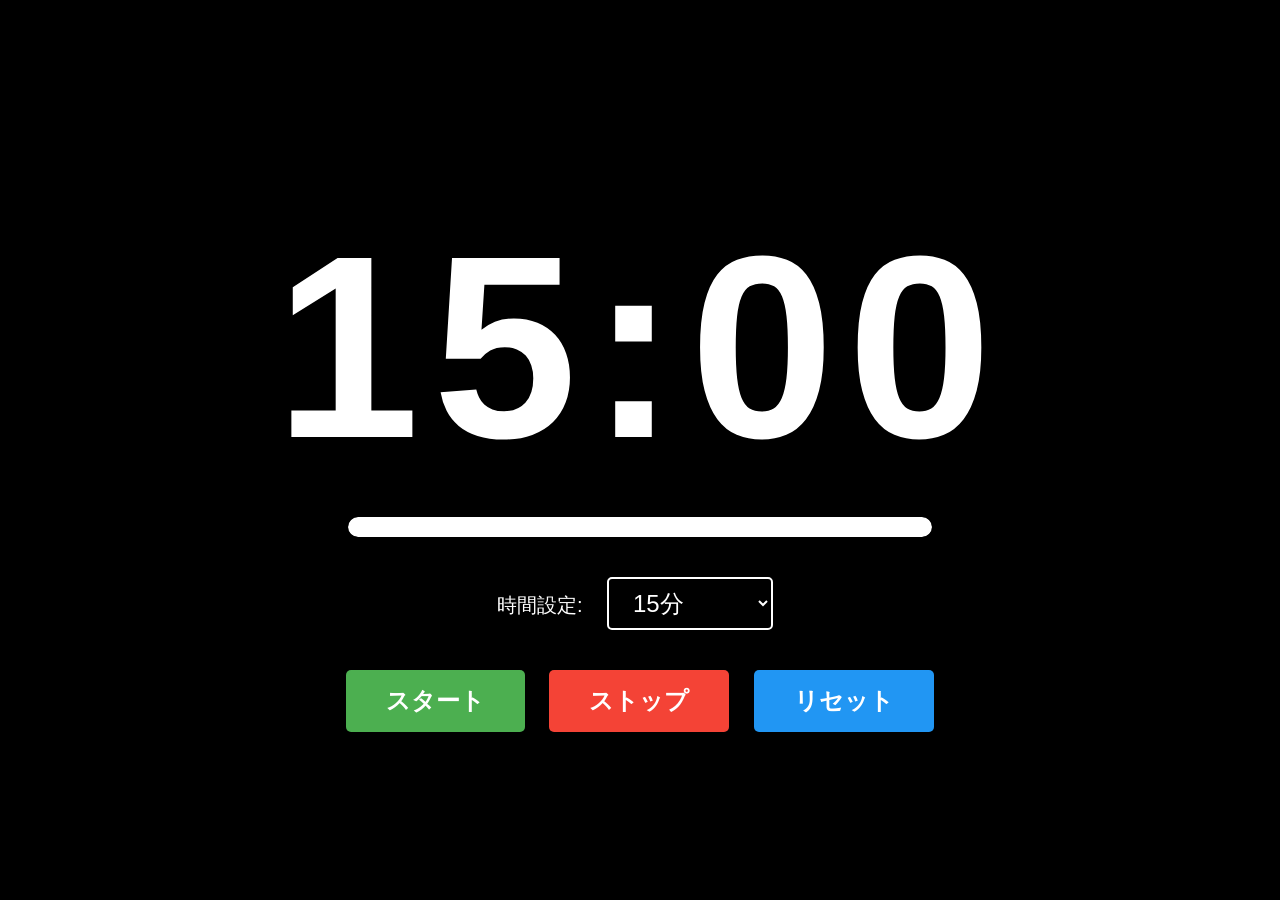
==== app.html @ acca85e9 "リセット時の確認ダイアログ追加" ====
<!DOCTYPE html>
<html lang="ja">
<head>
  <meta charset="UTF-8">
  <meta name="viewport" content="width=device-width, initial-scale=1.0">
  <title>カウントダウンタイマー</title>
  <style>
    * {
      margin: 0;
      padding: 0;
      box-sizing: border-box;
    }
    body {
      font-family: 'Arial', sans-serif;
      display: flex;
      justify-content: center;
      align-items: center;
      min-height: 100vh;
      background-color: #000;
      color: #fff;
      transition: background-color 0.3s;
    }
    body.overtime {
      background-color: #8b0000;
    }
    .container {
      text-align: center;
      padding: 20px;
    }
    .display {
      font-size: 260px;
      font-weight: bold;
      margin: 40px 0 20px 0;
      font-variant-numeric: tabular-nums;
      letter-spacing: 0.05em;
    }
    .progress-container {
      width: 80%;
      max-width: 600px;
      height: 20px;
      background-color: #333;
      border-radius: 10px;
      margin: 0 auto 40px auto;
      overflow: hidden;
      opacity: 1;
      transition: opacity 0.3s;
    }
    .progress-container.hidden {
      opacity: 0;
    }
    .progress-bar {
      height: 100%;
      background-color: #fff;
      width: 100%;
      transition: width 0.3s linear;
      border-radius: 10px;
    }
    .controls {
      margin: 30px 0;
    }
    select {
      font-size: 24px;
      padding: 10px 20px;
      margin: 0 10px;
      border: 2px solid #fff;
      background-color: transparent;
      color: #fff;
      border-radius: 5px;
      cursor: pointer;
    }
    select:focus {
      outline: none;
      border-color: #4a9eff;
    }
    select option {
      background-color: #fff;
      color: #000;
    }
    button {
      font-size: 24px;
      padding: 15px 40px;
      margin: 10px;
      border: none;
      border-radius: 5px;
      cursor: pointer;
      font-weight: bold;
      transition: all 0.2s;
    }
    .start-btn {
      background-color: #4CAF50;
      color: white;
    }
    .start-btn:hover {
      background-color: #45a049;
    }
    .start-btn:disabled {
      background-color: #666;
      cursor: not-allowed;
    }
    .stop-btn {
      background-color: #f44336;
      color: white;
    }
    .stop-btn:hover {
      background-color: #da190b;
    }
    .reset-btn {
      background-color: #2196F3;
      color: white;
    }
    .reset-btn:hover {
      background-color: #0b7dda;
    }
    label {
      font-size: 20px;
      margin-right: 10px;
    }
  </style>
</head>
<body>
  <div class="container">
    <div class="display" id="display">00:00</div>
    <div class="progress-container" id="progressContainer">
      <div class="progress-bar" id="progressBar"></div>
    </div>
    <div class="controls">
      <label for="minutes">時間設定:</label>
      <select id="minutes">
        <option value="0.5">30秒</option>
        <option value="1">1分</option>
        <option value="1.5">1分30秒</option>
        <option value="2">2分</option>
        <option value="2.5">2分30秒</option>
        <option value="3">3分</option>
        <option value="3.5">3分30秒</option>
        <option value="4">4分</option>
        <option value="4.5">4分30秒</option>
        <option value="5">5分</option>
        <option value="5.5">5分30秒</option>
        <option value="6">6分</option>
        <option value="6.5">6分30秒</option>
        <option value="7">7分</option>
        <option value="7.5">7分30秒</option>
        <option value="8">8分</option>
        <option value="8.5">8分30秒</option>
        <option value="9">9分</option>
        <option value="9.5">9分30秒</option>
        <option value="10">10分</option>
        <option value="10.5">10分30秒</option>
        <option value="11">11分</option>
        <option value="11.5">11分30秒</option>
        <option value="12">12分</option>
        <option value="12.5">12分30秒</option>
        <option value="13">13分</option>
        <option value="13.5">13分30秒</option>
        <option value="14">14分</option>
        <option value="14.5">14分30秒</option>
        <option value="15" selected>15分</option>
        <option value="15.5">15分30秒</option>
        <option value="16">16分</option>
        <option value="16.5">16分30秒</option>
        <option value="17">17分</option>
        <option value="17.5">17分30秒</option>
        <option value="18">18分</option>
        <option value="18.5">18分30秒</option>
        <option value="19">19分</option>
        <option value="19.5">19分30秒</option>
        <option value="20">20分</option>
        <option value="20.5">20分30秒</option>
        <option value="21">21分</option>
        <option value="21.5">21分30秒</option>
        <option value="22">22分</option>
        <option value="22.5">22分30秒</option>
        <option value="23">23分</option>
        <option value="23.5">23分30秒</option>
        <option value="24">24分</option>
        <option value="24.5">24分30秒</option>
        <option value="25">25分</option>
      </select>
    </div>
    <div>
      <button class="start-btn" id="startBtn">スタート</button>
      <button class="stop-btn" id="stopBtn">ストップ</button>
      <button class="reset-btn" id="resetBtn">リセット</button>
    </div>
  </div>

  <script>
    let remainingSeconds = 0;
    let totalSeconds = 0;
    let intervalId = null;
    let isRunning = false;

    const display = document.getElementById('display');
    const progressContainer = document.getElementById('progressContainer');
    const progressBar = document.getElementById('progressBar');
    const minutesSelect = document.getElementById('minutes');
    const startBtn = document.getElementById('startBtn');
    const stopBtn = document.getElementById('stopBtn');
    const resetBtn = document.getElementById('resetBtn');

    function formatTime(seconds) {
      const isNegative = seconds < 0;
      const absSeconds = Math.abs(seconds);
      const mins = Math.floor(absSeconds / 60);
      const secs = absSeconds % 60;
      const formatted = `${String(mins).padStart(2, '0')}:${String(secs).padStart(2, '0')}`;
      return isNegative ? '-' + formatted : formatted;
    }

    function updateDisplay() {
      display.textContent = formatTime(remainingSeconds);
      
      if (remainingSeconds < 0) {
        document.body.classList.add('overtime');
        progressContainer.classList.add('hidden');
      } else {
        document.body.classList.remove('overtime');
        progressContainer.classList.remove('hidden');
        const percentage = (remainingSeconds / totalSeconds) * 100;
        progressBar.style.width = percentage + '%';
      }
    }

    function startTimer() {
      if (isRunning) return;
      
      if (remainingSeconds === 0 || remainingSeconds === totalSeconds) {
        totalSeconds = Math.floor(parseFloat(minutesSelect.value) * 60);
        remainingSeconds = totalSeconds;
      }
      
      isRunning = true;
      startBtn.disabled = true;
      
      intervalId = setInterval(() => {
        remainingSeconds--;
        updateDisplay();
      }, 1000);
    }

    function stopTimer() {
      if (!isRunning) return;
      
      isRunning = false;
      startBtn.disabled = false;
      clearInterval(intervalId);
    }

    function resetTimer() {
      if (!confirm('タイマーをリセットしてもよろしいですか？')) {
        return;
      }
      stopTimer();
      totalSeconds = Math.floor(parseFloat(minutesSelect.value) * 60);
      remainingSeconds = totalSeconds;
      updateDisplay();
    }

    startBtn.addEventListener('click', startTimer);
    stopBtn.addEventListener('click', stopTimer);
    resetBtn.addEventListener('click', resetTimer);
    
    minutesSelect.addEventListener('change', () => {
      if (!isRunning) {
        totalSeconds = Math.floor(parseFloat(minutesSelect.value) * 60);
        remainingSeconds = totalSeconds;
        updateDisplay();
      }
    });

    // 初期表示
    totalSeconds = Math.floor(parseFloat(minutesSelect.value) * 60);
    remainingSeconds = totalSeconds;
    updateDisplay();
  </script>
</body>
</html>
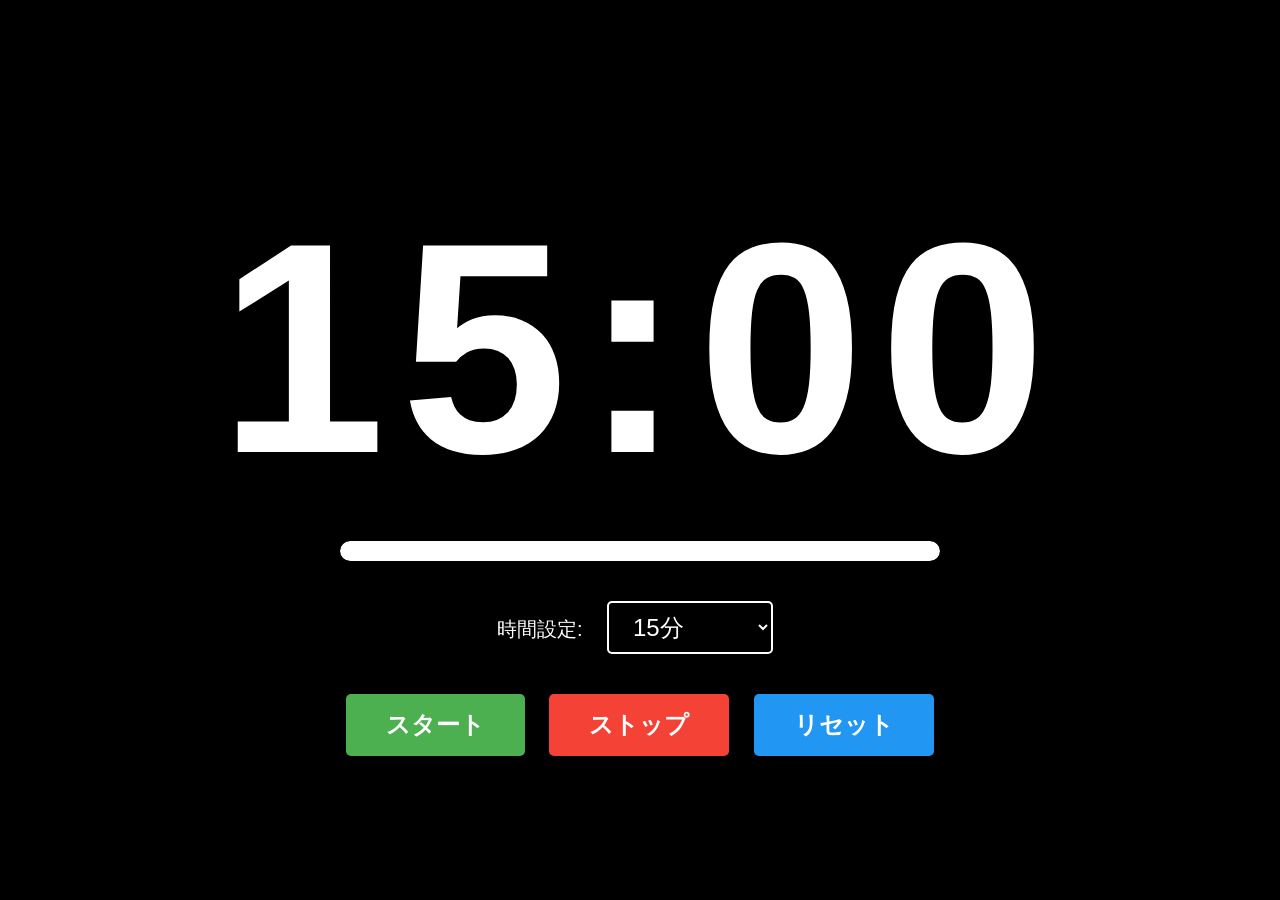
==== commit 28bfbb99: "フォントサイズ300px" ====
--- a/app.html
+++ b/app.html
@@ -28,7 +28,7 @@
       padding: 20px;
     }
     .display {
-      font-size: 260px;
+      font-size: 300px;
       font-weight: bold;
       margin: 40px 0 20px 0;
       font-variant-numeric: tabular-nums;
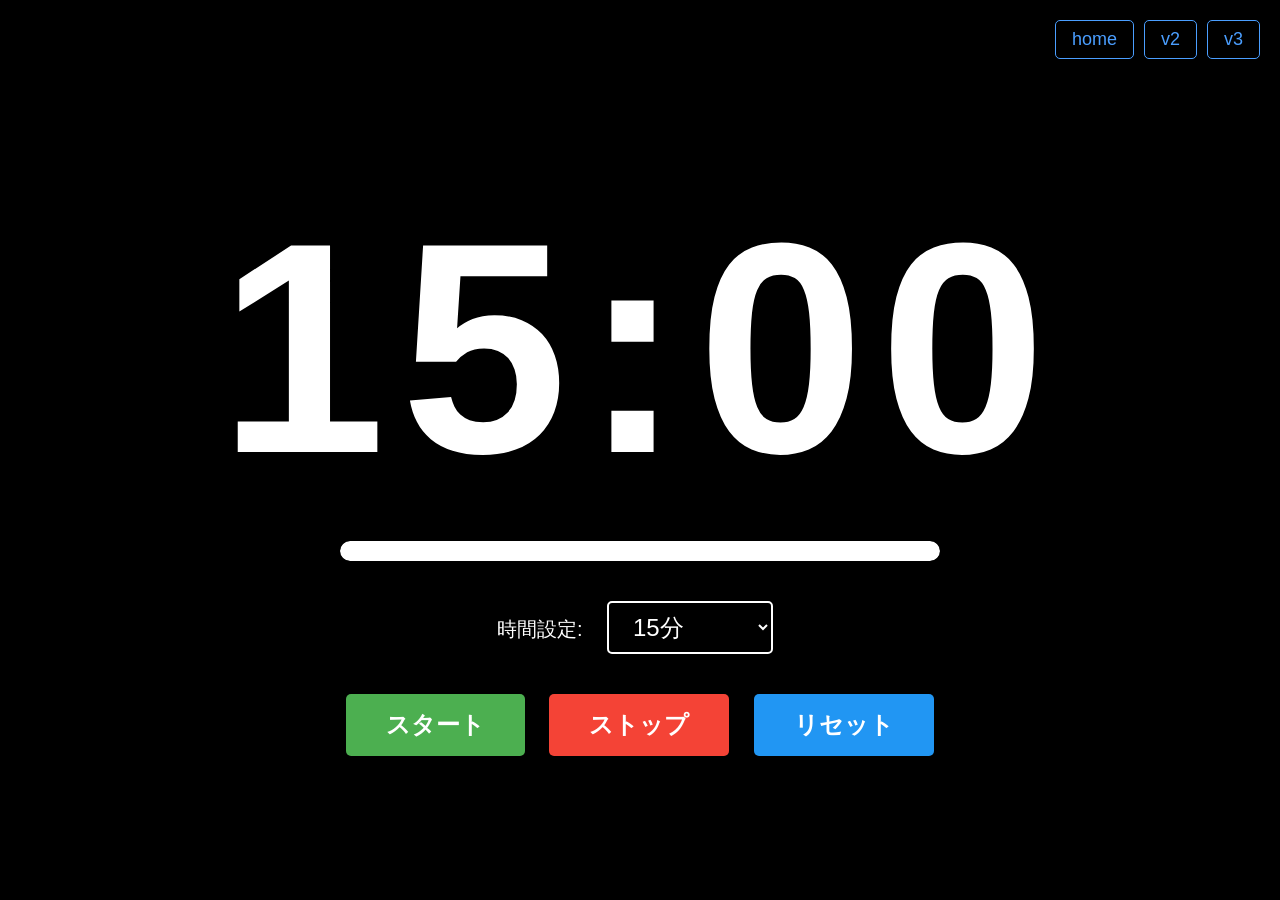
==== commit b30d06c8: "Add top-right navigation links to app.html Added a fixed position top-right links section with navig" ====
--- a/app.html
+++ b/app.html
@@ -23,6 +23,27 @@
     body.overtime {
       background-color: #8b0000;
     }
+    .top-right-links {
+      position: fixed;
+      top: 20px;
+      right: 20px;
+      display: flex;
+      gap: 10px;
+      z-index: 10;
+    }    
+    .top-right-link {
+      font-size: 18px;
+      color: #4a9eff;
+      text-decoration: none;
+      border: 1px solid #4a9eff;
+      padding: 8px 16px;
+      border-radius: 5px;
+      transition: all 0.2s;
+    }        
+    .top-right-link:hover {
+      background-color: #4a9eff;
+      color: #000;
+    }
     .container {
       text-align: center;
       padding: 20px;
@@ -118,6 +139,11 @@
   </style>
 </head>
 <body>
+  <div class="top-right-links">
+    <a href="index.html" class="top-right-link">home</a>
+    <a href="v2.html" class="top-right-link">v2</a>
+    <a href="v3.html" class="top-right-link">v3</a>
+  </div>
   <div class="container">
     <div class="display" id="display">00:00</div>
     <div class="progress-container" id="progressContainer">
@@ -275,4 +301,4 @@
     updateDisplay();
   </script>
 </body>
-</html>+</html>
